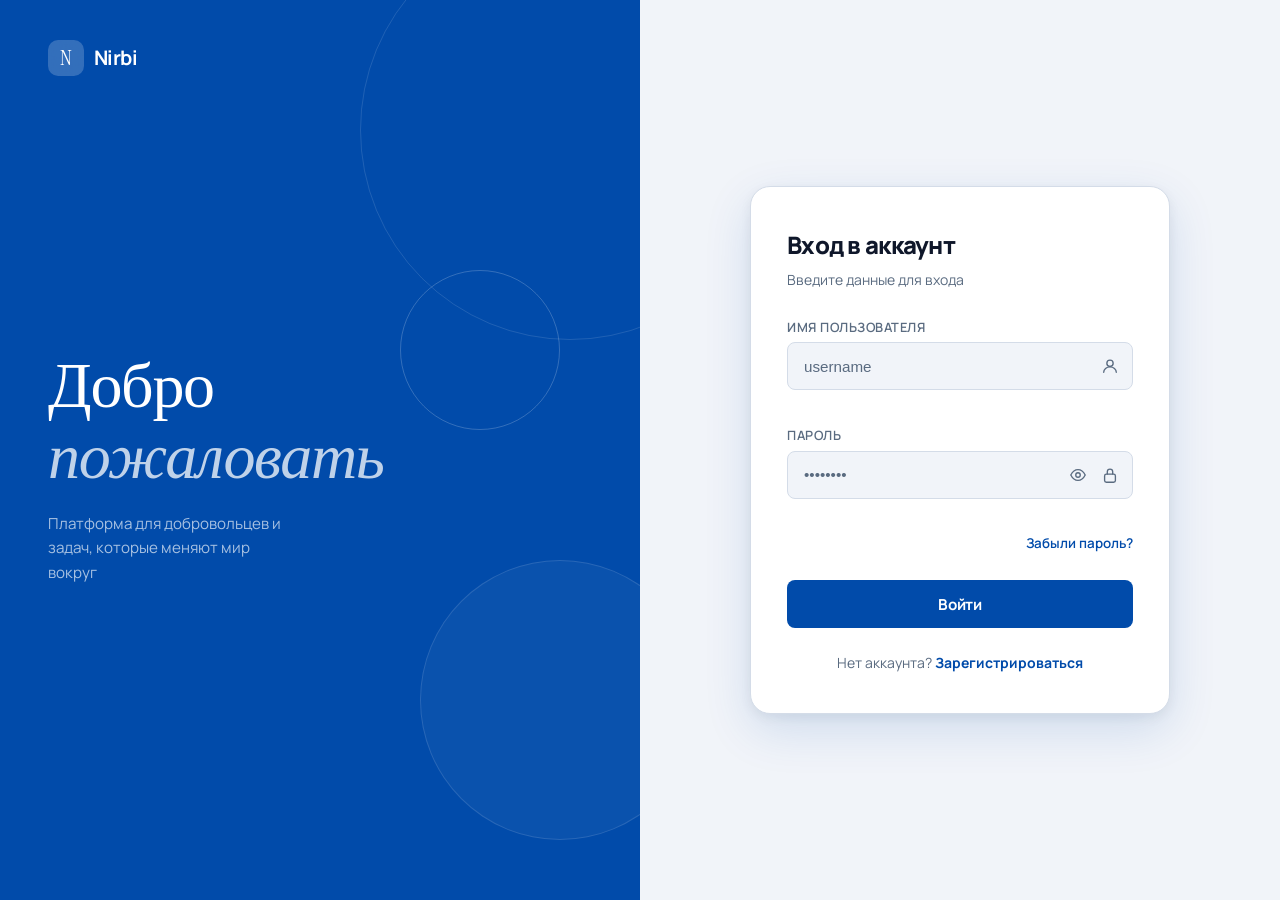
==== Frontend/index.html @ 634e0b02 "Разработаны страницы входа и задач + багфикс" ====
<!DOCTYPE html>
<html lang="ru">
<head>
  <meta charset="UTF-8" />
  <meta name="viewport" content="width=device-width, initial-scale=1.0" />
  <title>Nirbi</title>
  <link rel="preconnect" href="https://fonts.googleapis.com" />
  <link rel="preconnect" href="https://fonts.gstatic.com" crossorigin />
  <link href="https://fonts.googleapis.com/css2?family=Manrope:wght@300;400;500;600;700;800&family=Instrument+Serif:ital@0;1&display=swap" rel="stylesheet" />
  <link rel="stylesheet" href="css/main.css" />
</head>
<body>
  <!-- Toast container -->
  <div id="toast-container"></div>

  <!-- App shell -->
  <div id="app">

    <!-- Auth layout -->
    <div id="auth-layout" class="auth-layout">
      <div class="auth-left">
        <div class="brand">
          <span class="brand-logo">N</span>
          <span class="brand-name">Nirbi</span>
        </div>
        <div class="auth-hero">
          <h1 class="hero-title">Добро<br /><em>пожаловать</em></h1>
          <p class="hero-sub">Платформа для добровольцев и задач, которые меняют мир вокруг</p>
        </div>
        <div class="auth-decoration">
          <div class="deco-circle deco-1"></div>
          <div class="deco-circle deco-2"></div>
          <div class="deco-circle deco-3"></div>
        </div>
      </div>

      <div class="auth-right">
        <div class="auth-card">

          <!-- Login screen -->
          <div id="screen-login" class="screen active">
            <div class="screen-header">
              <h2 class="screen-title">Вход в аккаунт</h2>
              <p class="screen-sub">Введите данные для входа</p>
            </div>
            <form id="form-login" class="auth-form" novalidate>
              <div class="field-group">
                <label class="field-label" for="login-username">Имя пользователя</label>
                <div class="field-wrap">
                  <input class="field-input" id="login-username" type="text"
                    placeholder="username" autocomplete="username" />
                  <span class="field-icon">
                    <svg viewBox="0 0 20 20" fill="none"><circle cx="10" cy="7" r="3.5" stroke="currentColor" stroke-width="1.5"/><path d="M3 17c0-3.314 3.134-6 7-6s7 2.686 7 6" stroke="currentColor" stroke-width="1.5" stroke-linecap="round"/></svg>
                  </span>
                </div>
                <span class="field-error" id="login-username-error"></span>
              </div>
              <div class="field-group">
                <label class="field-label" for="login-password">Пароль</label>
                <div class="field-wrap">
                  <input class="field-input" id="login-password" type="password"
                    placeholder="••••••••" autocomplete="current-password" />
                  <span class="field-icon">
                    <svg viewBox="0 0 20 20" fill="none"><rect x="4" y="9" width="12" height="9" rx="2" stroke="currentColor" stroke-width="1.5"/><path d="M7 9V6.5a3 3 0 0 1 6 0V9" stroke="currentColor" stroke-width="1.5" stroke-linecap="round"/></svg>
                  </span>
                  <button type="button" class="field-toggle" id="login-pwd-toggle" aria-label="Показать пароль">
                    <svg viewBox="0 0 20 20" fill="none"><path d="M2 10s3-6 8-6 8 6 8 6-3 6-8 6-8-6-8-6z" stroke="currentColor" stroke-width="1.5"/><circle cx="10" cy="10" r="2.5" stroke="currentColor" stroke-width="1.5"/></svg>
                  </button>
                </div>
                <span class="field-error" id="login-password-error"></span>
              </div>
              <div class="form-footer-link">
                <a href="#forgot" class="link">Забыли пароль?</a>
              </div>
              <button type="submit" class="btn-primary" id="btn-login">
                <span class="btn-label">Войти</span>
                <span class="btn-spinner" hidden></span>
              </button>
            </form>
            <p class="switch-text">Нет аккаунта? <a href="#register" class="link">Зарегистрироваться</a></p>
          </div>

          <!-- Register screen -->
          <div id="screen-register" class="screen">
            <div class="screen-header">
              <h2 class="screen-title">Регистрация</h2>
              <p class="screen-sub">Создайте аккаунт за несколько секунд</p>
            </div>
            <form id="form-register" class="auth-form" novalidate>
              <div class="field-group">
                <label class="field-label" for="reg-username">Имя пользователя</label>
                <div class="field-wrap">
                  <input class="field-input" id="reg-username" type="text"
                    placeholder="username" autocomplete="username" />
                  <span class="field-icon">
                    <svg viewBox="0 0 20 20" fill="none"><circle cx="10" cy="7" r="3.5" stroke="currentColor" stroke-width="1.5"/><path d="M3 17c0-3.314 3.134-6 7-6s7 2.686 7 6" stroke="currentColor" stroke-width="1.5" stroke-linecap="round"/></svg>
                  </span>
                </div>
                <span class="field-error" id="reg-username-error"></span>
              </div>
              <div class="field-group">
                <label class="field-label" for="reg-email">Email</label>
                <div class="field-wrap">
                  <input class="field-input" id="reg-email" type="email"
                    placeholder="you@example.com" autocomplete="email" />
                  <span class="field-icon">
                    <svg viewBox="0 0 20 20" fill="none"><rect x="2" y="5" width="16" height="11" rx="2" stroke="currentColor" stroke-width="1.5"/><path d="M2 7l8 5 8-5" stroke="currentColor" stroke-width="1.5" stroke-linecap="round"/></svg>
                  </span>
                </div>
                <span class="field-error" id="reg-email-error"></span>
              </div>
              <div class="field-group">
                <label class="field-label" for="reg-password">Пароль</label>
                <div class="field-wrap">
                  <input class="field-input" id="reg-password" type="password"
                    placeholder="••••••••" autocomplete="new-password" />
                  <span class="field-icon">
                    <svg viewBox="0 0 20 20" fill="none"><rect x="4" y="9" width="12" height="9" rx="2" stroke="currentColor" stroke-width="1.5"/><path d="M7 9V6.5a3 3 0 0 1 6 0V9" stroke="currentColor" stroke-width="1.5" stroke-linecap="round"/></svg>
                  </span>
                  <button type="button" class="field-toggle" id="reg-pwd-toggle" aria-label="Показать пароль">
                    <svg viewBox="0 0 20 20" fill="none"><path d="M2 10s3-6 8-6 8 6 8 6-3 6-8 6-8-6-8-6z" stroke="currentColor" stroke-width="1.5"/><circle cx="10" cy="10" r="2.5" stroke="currentColor" stroke-width="1.5"/></svg>
                  </button>
                </div>
                <span class="field-error" id="reg-password-error"></span>
              </div>
              <div class="field-group">
                <label class="field-label" for="reg-password2">Повторите пароль</label>
                <div class="field-wrap">
                  <input class="field-input" id="reg-password2" type="password"
                    placeholder="••••••••" autocomplete="new-password" />
                  <span class="field-icon">
                    <svg viewBox="0 0 20 20" fill="none"><rect x="4" y="9" width="12" height="9" rx="2" stroke="currentColor" stroke-width="1.5"/><path d="M7 9V6.5a3 3 0 0 1 6 0V9" stroke="currentColor" stroke-width="1.5" stroke-linecap="round"/></svg>
                  </span>
                  <button type="button" class="field-toggle" id="reg-pwd2-toggle" aria-label="Показать пароль">
                    <svg viewBox="0 0 20 20" fill="none"><path d="M2 10s3-6 8-6 8 6 8 6-3 6-8 6-8-6-8-6z" stroke="currentColor" stroke-width="1.5"/><circle cx="10" cy="10" r="2.5" stroke="currentColor" stroke-width="1.5"/></svg>
                  </button>
                </div>
                <span class="field-error" id="reg-password2-error"></span>
              </div>
              <button type="submit" class="btn-primary" id="btn-register">
                <span class="btn-label">Создать аккаунт</span>
                <span class="btn-spinner" hidden></span>
              </button>
            </form>
            <p class="switch-text">Уже есть аккаунт? <a href="#login" class="link">Войти</a></p>
          </div>

          <!-- Forgot password screen -->
          <div id="screen-forgot" class="screen">
            <div class="screen-header">
              <button class="back-btn" id="btn-back-forgot" aria-label="Назад">
                <svg viewBox="0 0 20 20" fill="none"><path d="M12 5l-5 5 5 5" stroke="currentColor" stroke-width="1.5" stroke-linecap="round" stroke-linejoin="round"/></svg>
              </button>
              <h2 class="screen-title">Восстановление пароля</h2>
              <p class="screen-sub">Укажите email — мы пришлём ссылку для сброса пароля</p>
            </div>
            <form id="form-forgot" class="auth-form" novalidate>
              <div class="field-group">
                <label class="field-label" for="forgot-email">Email</label>
                <div class="field-wrap">
                  <input class="field-input" id="forgot-email" type="email"
                    placeholder="you@example.com" autocomplete="email" />
                  <span class="field-icon">
                    <svg viewBox="0 0 20 20" fill="none"><rect x="2" y="5" width="16" height="11" rx="2" stroke="currentColor" stroke-width="1.5"/><path d="M2 7l8 5 8-5" stroke="currentColor" stroke-width="1.5" stroke-linecap="round"/></svg>
                  </span>
                </div>
                <span class="field-error" id="forgot-email-error"></span>
              </div>
              <button type="submit" class="btn-primary" id="btn-forgot">
                <span class="btn-label">Отправить ссылку</span>
                <span class="btn-spinner" hidden></span>
              </button>
            </form>

            <!-- Success state -->
            <div id="forgot-success" class="success-state" hidden>
              <div class="success-icon">
                <svg viewBox="0 0 48 48" fill="none"><circle cx="24" cy="24" r="22" stroke="var(--success)" stroke-width="2"/><path d="M14 24l7 7 13-14" stroke="var(--success)" stroke-width="2.5" stroke-linecap="round" stroke-linejoin="round"/></svg>
              </div>
              <p class="success-title">Письмо отправлено!</p>
              <p class="success-text">Проверьте почту и перейдите по ссылке для сброса пароля.</p>
              <a href="#login" class="link" style="margin-top:1rem;display:inline-block">Вернуться ко входу</a>
            </div>

            <p class="switch-text" id="forgot-switch">Вспомнили пароль? <a href="#login" class="link">Войти</a></p>
          </div>

        </div>
      </div>
    </div>

  </div>

</div>

  </div>

  <script type="module" src="js/app.js"></script>
</body>
</html>
---- Frontend/css/main.css ----
/* ── Variables ──────────────────────────────────────────────────────────── */
:root {
  --primary:        #014BAA;
  --primary-hover:  #013d8c;
  --primary-light:  #e8f0fc;
  --bg:             #FFFFFF;
  --surface:        #F1F4F9;
  --border:         #D4DCE8;
  --text:           #0F172A;
  --text-sec:       #5A6B80;
  --error:          #DC2626;
  --error-light:    #fef2f2;
  --success:        #059669;
  --success-light:  #ecfdf5;
  --warning:        #D97706;

  --radius:     14px;
  --radius-sm:  8px;
  --shadow:     0 4px 24px rgba(1,75,170,0.08), 0 1px 4px rgba(0,0,0,0.04);
  --shadow-lg:  0 16px 48px rgba(1,75,170,0.14), 0 4px 12px rgba(0,0,0,0.06);
  --transition: 0.2s cubic-bezier(0.4,0,0.2,1);
}

/* ── Reset ──────────────────────────────────────────────────────────────── */
*, *::before, *::after { box-sizing: border-box; margin: 0; padding: 0; }
html { font-size: 16px; -webkit-text-size-adjust: 100%; }
body {
  font-family: 'Manrope', sans-serif;
  background: var(--bg);
  color: var(--text);
  line-height: 1.5;
  min-height: 100vh;
}
a { color: var(--primary); text-decoration: none; }
a:hover { text-decoration: underline; }
button { cursor: pointer; border: none; background: none; font-family: inherit; }
input, button { font-size: 1rem; }

/* ── Auth Layout ────────────────────────────────────────────────────────── */
.auth-layout {
  display: grid;
  grid-template-columns: 1fr 1fr;
  min-height: 100vh;
}

/* Left panel */
.auth-left {
  background: var(--primary);
  position: relative;
  display: flex;
  flex-direction: column;
  padding: 2.5rem 3rem;
  overflow: hidden;
}
.auth-left .brand { display: flex; align-items: center; gap: .6rem; z-index: 1; position: relative; }
.brand-logo {
  width: 36px; height: 36px;
  background: rgba(255,255,255,0.2);
  border-radius: 10px;
  display: grid; place-items: center;
  font-family: 'Instrument Serif', serif;
  font-size: 1.4rem; color: #fff;
  backdrop-filter: blur(8px);
}
.brand-name { font-size: 1.25rem; font-weight: 700; color: #fff; letter-spacing: -.02em; }

.auth-hero {
  margin-top: auto;
  margin-bottom: auto;
  position: relative;
  z-index: 1;
}
.hero-title {
  font-family: 'Instrument Serif', serif;
  font-size: clamp(2.8rem, 5vw, 4.2rem);
  font-weight: 400;
  color: #fff;
  line-height: 1.1;
  letter-spacing: -.02em;
}
.hero-title em { font-style: italic; opacity: .75; }
.hero-sub {
  margin-top: 1.25rem;
  font-size: .95rem;
  color: rgba(255,255,255,.65);
  max-width: 28ch;
  line-height: 1.6;
  font-weight: 400;
}

/* Decoration circles */
.auth-decoration { position: absolute; inset: 0; pointer-events: none; }
.deco-circle {
  position: absolute;
  border-radius: 50%;
  border: 1.5px solid rgba(255,255,255,.12);
}
.deco-1 { width: 420px; height: 420px; right: -140px; top: -80px; }
.deco-2 { width: 280px; height: 280px; right: -60px; bottom: 60px; background: rgba(255,255,255,.04); }
.deco-3 { width: 160px; height: 160px; right: 80px; top: 30%; border-color: rgba(255,255,255,.2); }

/* Right panel */
.auth-right {
  display: flex;
  align-items: center;
  justify-content: center;
  padding: 2rem;
  background: var(--surface);
}
.auth-card {
  width: 100%;
  max-width: 420px;
  background: var(--bg);
  border-radius: 20px;
  box-shadow: var(--shadow-lg);
  padding: 2.5rem 2.25rem;
  border: 1px solid var(--border);
}

/* ── Screens ────────────────────────────────────────────────────────────── */
.screen { display: none; }
.screen.active { display: block; animation: fadeSlide .25s ease; }

@keyframes fadeSlide {
  from { opacity: 0; transform: translateY(6px); }
  to   { opacity: 1; transform: translateY(0); }
}

.screen-header { margin-bottom: 1.75rem; position: relative; }
.screen-title {
  font-size: 1.5rem;
  font-weight: 800;
  color: var(--text);
  letter-spacing: -.03em;
}
.screen-sub {
  margin-top: .35rem;
  font-size: .875rem;
  color: var(--text-sec);
}

.back-btn {
  display: flex; align-items: center; justify-content: center;
  width: 32px; height: 32px;
  border-radius: 50%;
  background: var(--surface);
  color: var(--text);
  margin-bottom: .75rem;
  transition: background var(--transition);
}
.back-btn:hover { background: var(--border); }
.back-btn svg { width: 18px; height: 18px; }

/* ── Form ───────────────────────────────────────────────────────────────── */
.auth-form { display: flex; flex-direction: column; gap: 1.1rem; }

.field-group { display: flex; flex-direction: column; gap: .35rem; }
.field-label {
  font-size: .8rem;
  font-weight: 600;
  color: var(--text-sec);
  letter-spacing: .04em;
  text-transform: uppercase;
}
.field-wrap { position: relative; }
.field-input {
  width: 100%;
  height: 48px;
  padding: 0 2.75rem 0 1rem;
  border: 1.5px solid var(--border);
  border-radius: var(--radius-sm);
  background: var(--surface);
  color: var(--text);
  font-size: .95rem;
  font-weight: 500;
  outline: none;
  transition: border-color var(--transition), box-shadow var(--transition), background var(--transition);
}
.field-input::placeholder { color: var(--text-sec); font-weight: 400; }
.field-input:focus {
  border-color: var(--primary);
  background: var(--bg);
  box-shadow: 0 0 0 3px rgba(1,75,170,.1);
}
.field-input.error {
  border-color: var(--error);
  box-shadow: 0 0 0 3px rgba(220,38,38,.08);
}
.field-icon {
  position: absolute; right: .9rem; top: 50%; transform: translateY(-50%);
  color: var(--text-sec);
  display: flex; pointer-events: none;
}
.field-icon svg { width: 18px; height: 18px; }

/* password field adjustments */
.field-input[type="password"] { padding-right: 5.25rem; }
.field-toggle {
  position: absolute; right: 2.6rem; top: 50%; transform: translateY(-50%);
  color: var(--text-sec);
  display: flex; padding: 4px;
  border-radius: 4px;
  transition: color var(--transition);
}
.field-toggle:hover { color: var(--primary); }
.field-toggle svg { width: 18px; height: 18px; }

.field-error {
  font-size: .78rem;
  color: var(--error);
  font-weight: 500;
  min-height: 1em;
}

.form-footer-link { text-align: right; margin-top: -.25rem; }
.form-footer-link .link { font-size: .84rem; font-weight: 600; }

/* ── Buttons ────────────────────────────────────────────────────────────── */
.btn-primary {
  display: flex; align-items: center; justify-content: center; gap: .5rem;
  width: 100%;
  height: 48px;
  background: var(--primary);
  color: #fff;
  border-radius: var(--radius-sm);
  font-size: .95rem;
  font-weight: 700;
  letter-spacing: -.01em;
  margin-top: .5rem;
  transition: background var(--transition), box-shadow var(--transition), transform var(--transition);
  position: relative;
  overflow: hidden;
}
.btn-primary:hover {
  background: var(--primary-hover);
  box-shadow: 0 4px 16px rgba(1,75,170,.3);
  transform: translateY(-1px);
}
.btn-primary:active { transform: translateY(0); box-shadow: none; }
.btn-primary:disabled { opacity: .6; cursor: not-allowed; transform: none; }

/* Spinner */
.btn-spinner {
  width: 18px; height: 18px;
  border: 2.5px solid rgba(255,255,255,.35);
  border-top-color: #fff;
  border-radius: 50%;
  animation: spin .7s linear infinite;
}
@keyframes spin { to { transform: rotate(360deg); } }

.switch-text {
  margin-top: 1.5rem;
  text-align: center;
  font-size: .875rem;
  color: var(--text-sec);
}
.switch-text .link { font-weight: 700; }

/* ── Success state ──────────────────────────────────────────────────────── */
.success-state {
  display: flex; flex-direction: column; align-items: center;
  text-align: center; padding: 1.5rem 0;
  animation: fadeSlide .3s ease;
}
.success-icon svg { width: 56px; height: 56px; }
.success-title { font-size: 1.1rem; font-weight: 700; margin-top: 1rem; }
.success-text { font-size: .875rem; color: var(--text-sec); margin-top: .4rem; max-width: 30ch; }

/* ── Main app layout ────────────────────────────────────────────────────── */
.main-layout { min-height: 100vh; display: flex; flex-direction: column; }
.app-header {
  display: flex; align-items: center; justify-content: space-between;
  padding: 1rem 2rem;
  border-bottom: 1px solid var(--border);
  background: var(--bg);
}
.app-header .brand { color: var(--text); }
.app-header .brand-logo { background: var(--primary-light); color: var(--primary); }
.user-info { display: flex; align-items: center; gap: 1rem; font-size: .9rem; font-weight: 600; }
.btn-logout {
  padding: .45rem 1rem;
  border: 1.5px solid var(--border);
  border-radius: var(--radius-sm);
  font-size: .85rem;
  font-weight: 600;
  color: var(--text-sec);
  transition: all var(--transition);
}
.btn-logout:hover { border-color: var(--error); color: var(--error); }

.app-main { flex: 1; display: flex; align-items: center; justify-content: center; }
.welcome-msg { font-size: 1.25rem; font-weight: 600; color: var(--text-sec); }

/* ── Toast notifications ────────────────────────────────────────────────── */
#toast-container {
  position: fixed;
  top: 1.25rem; right: 1.25rem;
  z-index: 9999;
  display: flex;
  flex-direction: column;
  gap: .6rem;
  pointer-events: none;
}
.toast {
  pointer-events: all;
  display: flex; align-items: flex-start; gap: .75rem;
  padding: .9rem 1.1rem;
  background: var(--bg);
  border: 1.5px solid var(--border);
  border-radius: var(--radius);
  box-shadow: var(--shadow-lg);
  max-width: 340px;
  min-width: 260px;
  animation: toastIn .3s cubic-bezier(0.34,1.56,0.64,1);
  position: relative;
  overflow: hidden;
}
.toast::before {
  content: '';
  position: absolute; left: 0; top: 0; bottom: 0;
  width: 4px;
  border-radius: 4px 0 0 4px;
}
.toast.toast-error::before  { background: var(--error); }
.toast.toast-success::before { background: var(--success); }
.toast.toast-info::before   { background: var(--primary); }
.toast.toast-warning::before { background: var(--warning); }

.toast-icon { flex-shrink: 0; margin-top: 1px; }
.toast-icon svg { width: 20px; height: 20px; }
.toast.toast-error .toast-icon   { color: var(--error); }
.toast.toast-success .toast-icon { color: var(--success); }
.toast.toast-info .toast-icon    { color: var(--primary); }
.toast.toast-warning .toast-icon { color: var(--warning); }

.toast-body { flex: 1; }
.toast-title { font-size: .875rem; font-weight: 700; }
.toast-msg   { font-size: .8rem; color: var(--text-sec); margin-top: .15rem; line-height: 1.4; }

.toast-close {
  flex-shrink: 0; margin-top: -2px;
  width: 24px; height: 24px;
  display: grid; place-items: center;
  border-radius: 6px;
  color: var(--text-sec);
  transition: background var(--transition);
}
.toast-close:hover { background: var(--surface); }
.toast-close svg { width: 14px; height: 14px; }

.toast.toast-out { animation: toastOut .25s ease forwards; }

@keyframes toastIn {
  from { opacity: 0; transform: translateX(20px) scale(.96); }
  to   { opacity: 1; transform: translateX(0) scale(1); }
}
@keyframes toastOut {
  from { opacity: 1; transform: translateX(0) scale(1); }
  to   { opacity: 0; transform: translateX(20px) scale(.96); }
}

/* ── Link ───────────────────────────────────────────────────────────────── */
.link {
  color: var(--primary);
  font-weight: 600;
  text-decoration: none;
  transition: color var(--transition);
}
.link:hover { color: var(--primary-hover); text-decoration: underline; }

/* ── Responsive ─────────────────────────────────────────────────────────── */
@media (max-width: 768px) {
  .auth-layout { grid-template-columns: 1fr; }
  .auth-left { display: none; }
  .auth-right { padding: 1.5rem 1rem; background: var(--bg); }
  .auth-card { box-shadow: none; border: none; padding: 1.5rem 0; }
  #toast-container { top: auto; bottom: 1rem; right: 1rem; left: 1rem; }
  .toast { max-width: 100%; }
}
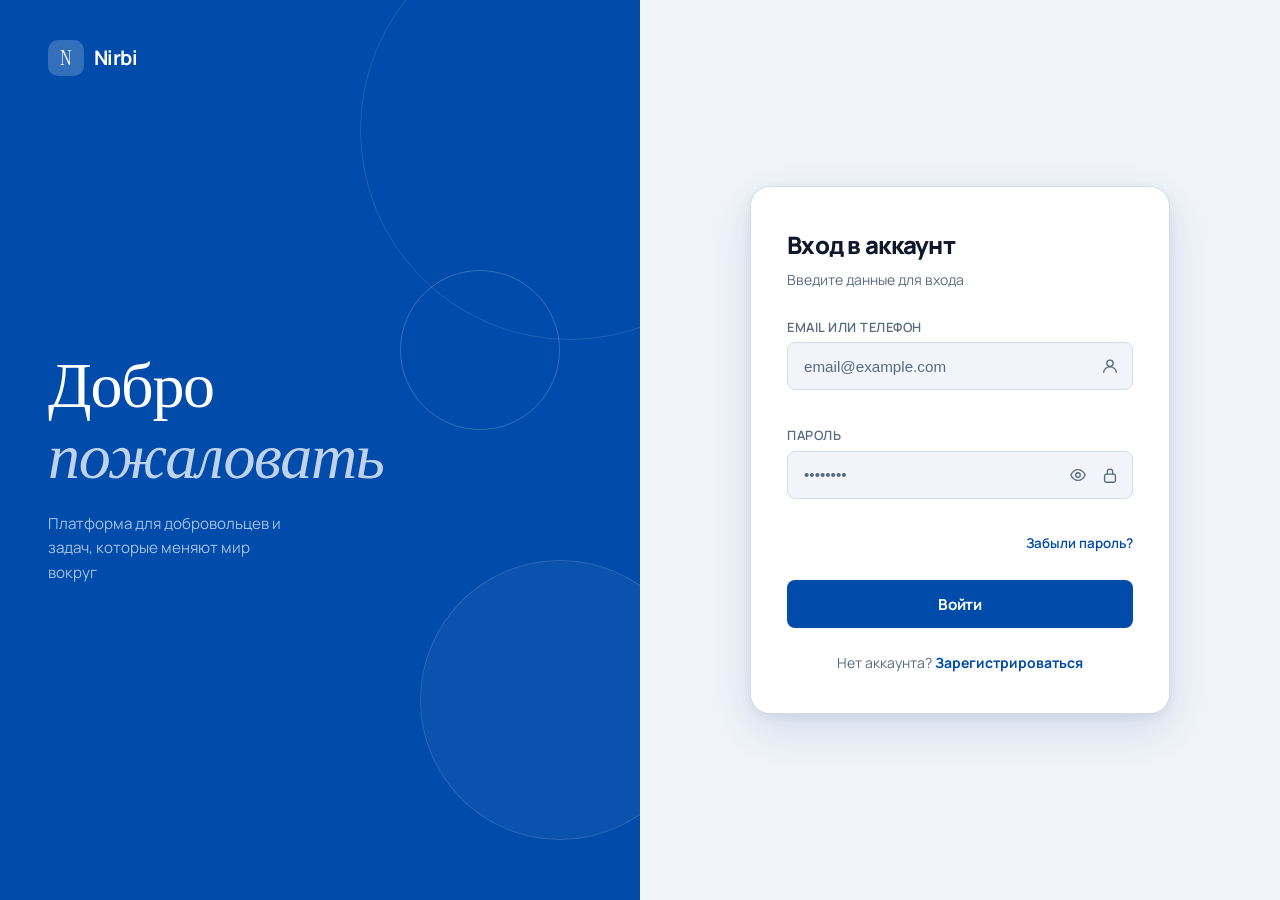
==== commit cbd3c07b: "обновлены версии библиотек" ====
--- a/Frontend/index.html
+++ b/Frontend/index.html
@@ -45,10 +45,10 @@
             </div>
             <form id="form-login" class="auth-form" novalidate>
               <div class="field-group">
-                <label class="field-label" for="login-username">Имя пользователя</label>
+                <label class="field-label" for="login-username">Email или телефон</label>
                 <div class="field-wrap">
                   <input class="field-input" id="login-username" type="text"
-                    placeholder="username" autocomplete="username" />
+                    placeholder="email@example.com" autocomplete="username" />
                   <span class="field-icon">
                     <svg viewBox="0 0 20 20" fill="none"><circle cx="10" cy="7" r="3.5" stroke="currentColor" stroke-width="1.5"/><path d="M3 17c0-3.314 3.134-6 7-6s7 2.686 7 6" stroke="currentColor" stroke-width="1.5" stroke-linecap="round"/></svg>
                   </span>
@@ -87,17 +87,60 @@
               <p class="screen-sub">Создайте аккаунт за несколько секунд</p>
             </div>
             <form id="form-register" class="auth-form" novalidate>
-              <div class="field-group">
-                <label class="field-label" for="reg-username">Имя пользователя</label>
-                <div class="field-wrap">
-                  <input class="field-input" id="reg-username" type="text"
-                    placeholder="username" autocomplete="username" />
-                  <span class="field-icon">
-                    <svg viewBox="0 0 20 20" fill="none"><circle cx="10" cy="7" r="3.5" stroke="currentColor" stroke-width="1.5"/><path d="M3 17c0-3.314 3.134-6 7-6s7 2.686 7 6" stroke="currentColor" stroke-width="1.5" stroke-linecap="round"/></svg>
-                  </span>
-                </div>
-                <span class="field-error" id="reg-username-error"></span>
-              </div>
+
+              <!-- Имя -->
+              <div class="field-group">
+                <label class="field-label" for="reg-fname">Имя</label>
+                <div class="field-wrap">
+                  <input class="field-input" id="reg-fname" type="text"
+                    placeholder="Иван" autocomplete="given-name" />
+                  <span class="field-icon">
+                    <svg viewBox="0 0 20 20" fill="none"><circle cx="10" cy="7" r="3.5" stroke="currentColor" stroke-width="1.5"/><path d="M3 17c0-3.314 3.134-6 7-6s7 2.686 7 6" stroke="currentColor" stroke-width="1.5" stroke-linecap="round"/></svg>
+                  </span>
+                </div>
+                <span class="field-error" id="reg-fname-error"></span>
+              </div>
+
+              <!-- Отчество -->
+              <div class="field-group">
+                <label class="field-label" for="reg-sname">Отчество</label>
+                <div class="field-wrap">
+                  <input class="field-input" id="reg-sname" type="text"
+                    placeholder="Иванович" autocomplete="additional-name" />
+                  <span class="field-icon">
+                    <svg viewBox="0 0 20 20" fill="none"><circle cx="10" cy="7" r="3.5" stroke="currentColor" stroke-width="1.5"/><path d="M3 17c0-3.314 3.134-6 7-6s7 2.686 7 6" stroke="currentColor" stroke-width="1.5" stroke-linecap="round"/></svg>
+                  </span>
+                </div>
+                <span class="field-error" id="reg-sname-error"></span>
+              </div>
+
+              <!-- Фамилия -->
+              <div class="field-group">
+                <label class="field-label" for="reg-lname">Фамилия</label>
+                <div class="field-wrap">
+                  <input class="field-input" id="reg-lname" type="text"
+                    placeholder="Иванов" autocomplete="family-name" />
+                  <span class="field-icon">
+                    <svg viewBox="0 0 20 20" fill="none"><circle cx="10" cy="7" r="3.5" stroke="currentColor" stroke-width="1.5"/><path d="M3 17c0-3.314 3.134-6 7-6s7 2.686 7 6" stroke="currentColor" stroke-width="1.5" stroke-linecap="round"/></svg>
+                  </span>
+                </div>
+                <span class="field-error" id="reg-lname-error"></span>
+              </div>
+
+              <!-- Телефон -->
+              <div class="field-group">
+                <label class="field-label" for="reg-phone">Телефон</label>
+                <div class="field-wrap">
+                  <input class="field-input" id="reg-phone" type="tel"
+                    placeholder="+7 900 000 00 00" autocomplete="tel" />
+                  <span class="field-icon">
+                    <svg viewBox="0 0 20 20" fill="none"><path d="M6.5 3h-2A1.5 1.5 0 0 0 3 4.5C3 12.508 7.492 17 15.5 17a1.5 1.5 0 0 0 1.5-1.5v-2a1.5 1.5 0 0 0-1.5-1.5c-.8 0-1.572-.13-2.288-.37a1.5 1.5 0 0 0-1.538.374l-.926.926A11.035 11.035 0 0 1 7.57 9.252l.926-.926A1.5 1.5 0 0 0 8.87 6.788 9.55 9.55 0 0 1 8.5 4.5 1.5 1.5 0 0 0 7 3H6.5z" stroke="currentColor" stroke-width="1.5" stroke-linecap="round" stroke-linejoin="round"/></svg>
+                  </span>
+                </div>
+                <span class="field-error" id="reg-phone-error"></span>
+              </div>
+
+              <!-- Email -->
               <div class="field-group">
                 <label class="field-label" for="reg-email">Email</label>
                 <div class="field-wrap">
@@ -109,6 +152,8 @@
                 </div>
                 <span class="field-error" id="reg-email-error"></span>
               </div>
+
+              <!-- Пароль -->
               <div class="field-group">
                 <label class="field-label" for="reg-password">Пароль</label>
                 <div class="field-wrap">
@@ -123,6 +168,8 @@
                 </div>
                 <span class="field-error" id="reg-password-error"></span>
               </div>
+
+              <!-- Повторите пароль -->
               <div class="field-group">
                 <label class="field-label" for="reg-password2">Повторите пароль</label>
                 <div class="field-wrap">
@@ -137,6 +184,7 @@
                 </div>
                 <span class="field-error" id="reg-password2-error"></span>
               </div>
+
               <button type="submit" class="btn-primary" id="btn-register">
                 <span class="btn-label">Создать аккаунт</span>
                 <span class="btn-spinner" hidden></span>
@@ -191,10 +239,6 @@
 
   </div>
 
-</div>
-
-  </div>
-
   <script type="module" src="js/app.js"></script>
 </body>
 </html>
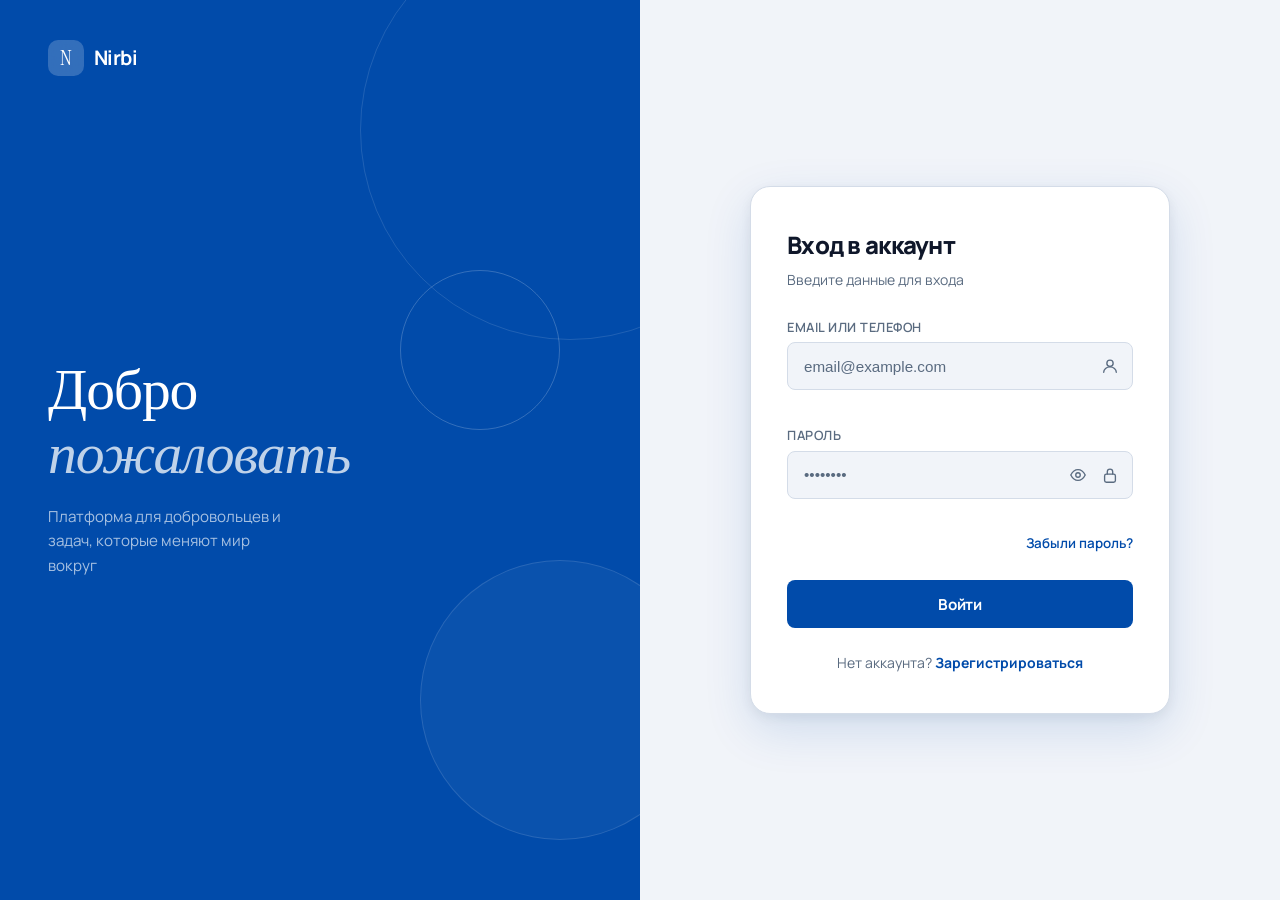
==== commit b880351c: "Добавил ленивую загрузку задач, мелкие правки на фронте и бэке" ====
--- a/Frontend/index.html
+++ b/Frontend/index.html
@@ -215,7 +215,7 @@
                 <span class="field-error" id="forgot-email-error"></span>
               </div>
               <button type="submit" class="btn-primary" id="btn-forgot">
-                <span class="btn-label">Отправить ссылку</span>
+                <span class="btn-label">Восстановить пароль</span>
                 <span class="btn-spinner" hidden></span>
               </button>
             </form>
--- a/Frontend/css/main.css
+++ b/Frontend/css/main.css
@@ -19,22 +19,33 @@
   --shadow:     0 4px 24px rgba(1,75,170,0.08), 0 1px 4px rgba(0,0,0,0.04);
   --shadow-lg:  0 16px 48px rgba(1,75,170,0.14), 0 4px 12px rgba(0,0,0,0.06);
   --transition: 0.2s cubic-bezier(0.4,0,0.2,1);
+
+  /* Sidebar width tokens — used in JS-free layout math */
+  --sidebar-w:       220px;
+  --sidebar-w-slim:   64px;
 }
 
 /* ── Reset ──────────────────────────────────────────────────────────────── */
 *, *::before, *::after { box-sizing: border-box; margin: 0; padding: 0; }
-html { font-size: 16px; -webkit-text-size-adjust: 100%; }
+
+/* Prevent horizontal scroll globally — this is the root fix for the sidebar issue */
+html {
+  font-size: 16px;
+  -webkit-text-size-adjust: 100%;
+  overflow-x: hidden;
+}
 body {
   font-family: 'Manrope', sans-serif;
   background: var(--bg);
   color: var(--text);
   line-height: 1.5;
   min-height: 100vh;
+  overflow-x: hidden; /* belt-and-suspenders for horizontal scroll bug */
 }
 a { color: var(--primary); text-decoration: none; }
 a:hover { text-decoration: underline; }
 button { cursor: pointer; border: none; background: none; font-family: inherit; }
-input, button { font-size: 1rem; }
+input, button, textarea, select { font-size: 1rem; }
 
 /* ── Auth Layout ────────────────────────────────────────────────────────── */
 .auth-layout {
@@ -61,6 +72,7 @@
   font-family: 'Instrument Serif', serif;
   font-size: 1.4rem; color: #fff;
   backdrop-filter: blur(8px);
+  flex-shrink: 0;
 }
 .brand-name { font-size: 1.25rem; font-weight: 700; color: #fff; letter-spacing: -.02em; }
 
@@ -72,7 +84,7 @@
 }
 .hero-title {
   font-family: 'Instrument Serif', serif;
-  font-size: clamp(2.8rem, 5vw, 4.2rem);
+  font-size: clamp(2.4rem, 4.5vw, 4.2rem);
   font-weight: 400;
   color: #fff;
   line-height: 1.1;
@@ -106,6 +118,7 @@
   justify-content: center;
   padding: 2rem;
   background: var(--surface);
+  overflow-y: auto;
 }
 .auth-card {
   width: 100%;
@@ -193,7 +206,9 @@
 }
 .field-icon svg { width: 18px; height: 18px; }
 
-/* password field adjustments */
+[hidden] { display: none !important; }
+
+/* password field */
 .field-input[type="password"] { padding-right: 5.25rem; }
 .field-toggle {
   position: absolute; right: 2.6rem; top: 50%; transform: translateY(-50%);
@@ -267,31 +282,6 @@
 .success-title { font-size: 1.1rem; font-weight: 700; margin-top: 1rem; }
 .success-text { font-size: .875rem; color: var(--text-sec); margin-top: .4rem; max-width: 30ch; }
 
-/* ── Main app layout ────────────────────────────────────────────────────── */
-.main-layout { min-height: 100vh; display: flex; flex-direction: column; }
-.app-header {
-  display: flex; align-items: center; justify-content: space-between;
-  padding: 1rem 2rem;
-  border-bottom: 1px solid var(--border);
-  background: var(--bg);
-}
-.app-header .brand { color: var(--text); }
-.app-header .brand-logo { background: var(--primary-light); color: var(--primary); }
-.user-info { display: flex; align-items: center; gap: 1rem; font-size: .9rem; font-weight: 600; }
-.btn-logout {
-  padding: .45rem 1rem;
-  border: 1.5px solid var(--border);
-  border-radius: var(--radius-sm);
-  font-size: .85rem;
-  font-weight: 600;
-  color: var(--text-sec);
-  transition: all var(--transition);
-}
-.btn-logout:hover { border-color: var(--error); color: var(--error); }
-
-.app-main { flex: 1; display: flex; align-items: center; justify-content: center; }
-.welcome-msg { font-size: 1.25rem; font-weight: 600; color: var(--text-sec); }
-
 /* ── Toast notifications ────────────────────────────────────────────────── */
 #toast-container {
   position: fixed;
@@ -301,6 +291,7 @@
   flex-direction: column;
   gap: .6rem;
   pointer-events: none;
+  max-width: calc(100vw - 2.5rem);
 }
 .toast {
   pointer-events: all;
@@ -315,6 +306,7 @@
   animation: toastIn .3s cubic-bezier(0.34,1.56,0.64,1);
   position: relative;
   overflow: hidden;
+  word-break: break-word;
 }
 .toast::before {
   content: '';
@@ -334,7 +326,7 @@
 .toast.toast-info .toast-icon    { color: var(--primary); }
 .toast.toast-warning .toast-icon { color: var(--warning); }
 
-.toast-body { flex: 1; }
+.toast-body { flex: 1; min-width: 0; }
 .toast-title { font-size: .875rem; font-weight: 700; }
 .toast-msg   { font-size: .8rem; color: var(--text-sec); margin-top: .15rem; line-height: 1.4; }
 
@@ -369,12 +361,18 @@
 }
 .link:hover { color: var(--primary-hover); text-decoration: underline; }
 
-/* ── Responsive ─────────────────────────────────────────────────────────── */
+/* ── Responsive: Auth ───────────────────────────────────────────────────── */
 @media (max-width: 768px) {
   .auth-layout { grid-template-columns: 1fr; }
   .auth-left { display: none; }
-  .auth-right { padding: 1.5rem 1rem; background: var(--bg); }
-  .auth-card { box-shadow: none; border: none; padding: 1.5rem 0; }
-  #toast-container { top: auto; bottom: 1rem; right: 1rem; left: 1rem; }
-  .toast { max-width: 100%; }
-}
+  .auth-right {
+    padding: 1.5rem 1rem;
+    background: var(--bg);
+    min-height: 100vh;
+    align-items: flex-start;
+    padding-top: 3rem;
+  }
+  .auth-card { box-shadow: none; border: none; padding: 1.5rem 0; max-width: 100%; }
+  #toast-container { top: auto; bottom: 1rem; right: .75rem; left: .75rem; max-width: 100%; }
+  .toast { max-width: 100%; min-width: 0; }
+}
